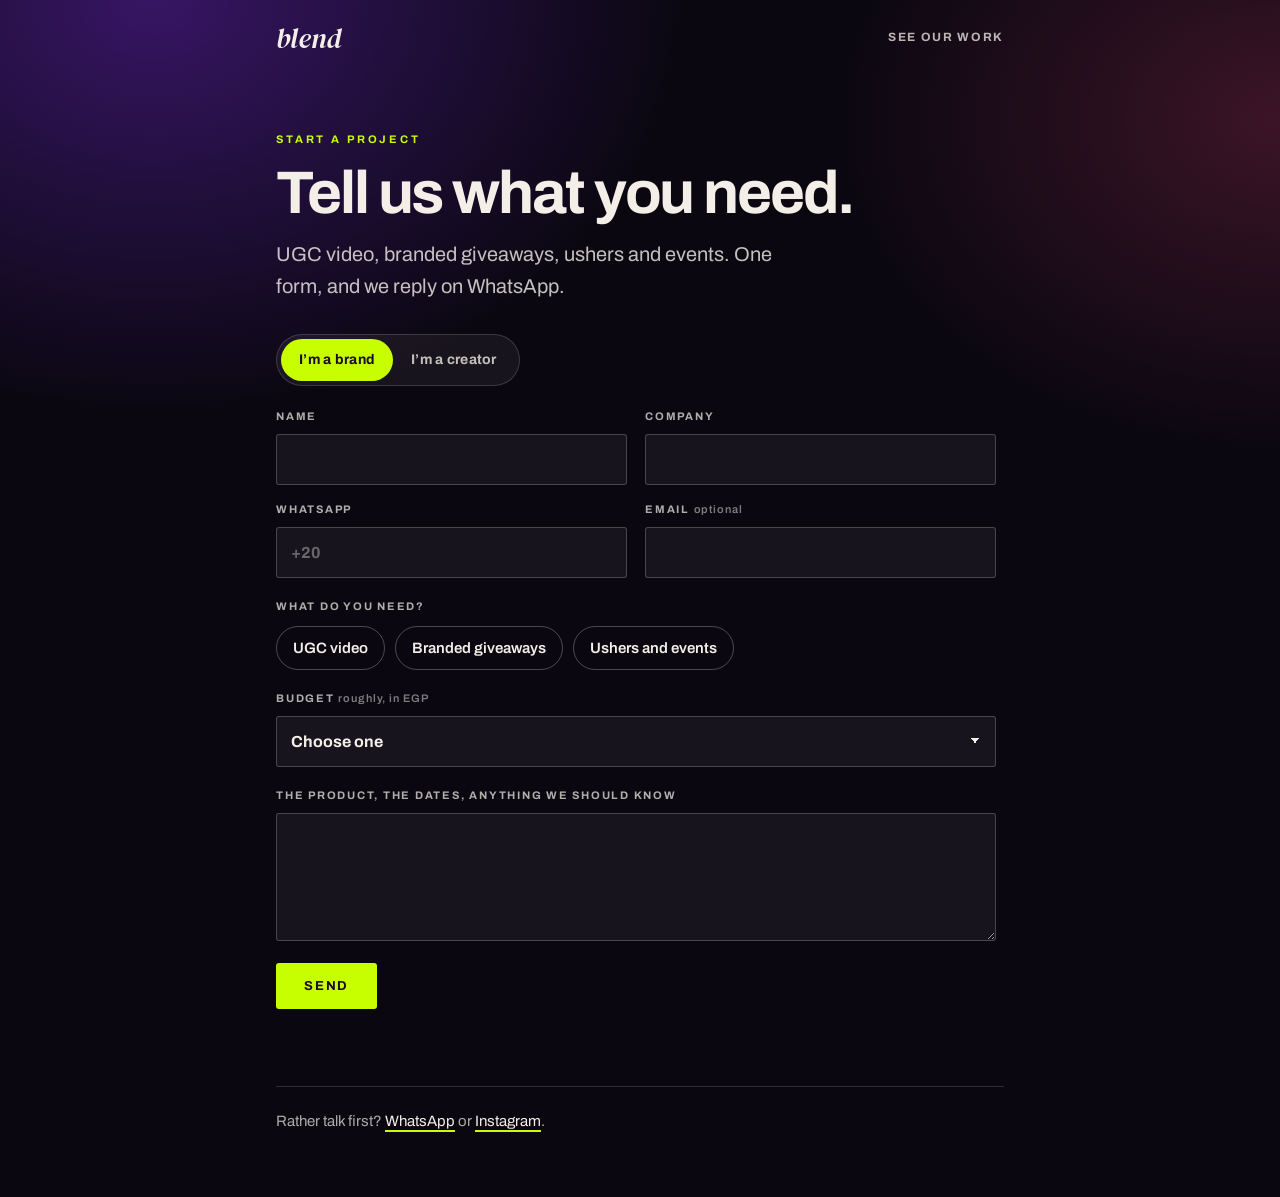
==== start/index.html @ 8bde64d2 "Phase 1 of the CRM: brand and creator forms, sources, /start and /join The form is one shared piece " ====
<!doctype html>
<html lang="en">
<head>
<meta charset="utf-8">
<meta name="viewport" content="width=device-width,initial-scale=1,viewport-fit=cover">
<title>Start a project · Blend, Cairo</title>
<meta name="description" content="Tell Blend what you need: UGC video, branded giveaways, ushers and events. Or apply to film for brands as a creator.">
<meta property="og:title" content="Start a project with Blend">
<meta property="og:description" content="One form, and we reply on WhatsApp.">
<meta property="og:type" content="website">
<meta property="og:url" content="https://blend-marketing.com/start/">
<meta property="og:image" content="https://blend-marketing.com/img/og.jpg">
<meta property="og:image:width" content="1200">
<meta property="og:image:height" content="630">
<meta name="twitter:card" content="summary_large_image">
<meta name="theme-color" content="#0A0710">
<link rel="icon" href="/img/favicon.svg" type="image/svg+xml">
<link rel="apple-touch-icon" href="/img/apple-touch-icon.png">
<link rel="preconnect" href="https://fonts.googleapis.com">
<link rel="preconnect" href="https://fonts.gstatic.com" crossorigin>
<link rel="stylesheet" href="https://fonts.googleapis.com/css2?family=Archivo:wght@400;500;600;700&family=DM+Serif+Display:ital@1&display=swap">
<link rel="stylesheet" href="/assets/lead.css">
<style>
/* The page somebody lands on from a link: a WhatsApp message, an ad, the
   bio. Nothing to read before the form, nothing to scroll past, one way out
   to the rest of the site. Same ground, type and colours as the home page,
   none of its motion: this page has one job. */
:root{--paper:#0A0710;--ink:#F3EFE8;--lime:#C8FF00;--purple:#A47BF0;--pink:#EB4478;
  color-scheme:dark}
*{box-sizing:border-box}
body{margin:0;min-height:100vh;background:var(--paper);color:var(--ink);
  font-family:'Archivo',system-ui,-apple-system,'Segoe UI',sans-serif;font-size:17px;
  line-height:1.6;-webkit-font-smoothing:antialiased;
  background-image:radial-gradient(60% 50% at 12% 0%,rgba(91,33,168,.55),transparent 70%),
                   radial-gradient(50% 40% at 100% 10%,rgba(235,68,120,.22),transparent 70%);
  background-repeat:no-repeat}
.top{display:flex;align-items:center;justify-content:space-between;gap:16px;
  max-width:760px;margin:0 auto;padding:18px max(16px,env(safe-area-inset-left,0px))}
.logo{font-family:'DM Serif Display',Georgia,serif;font-style:italic;font-size:28px;
  color:var(--ink);text-decoration:none;line-height:1}
.back{font-size:12px;font-weight:700;letter-spacing:.14em;text-transform:uppercase;
  color:rgba(243,239,232,.75);text-decoration:none;padding:10px 0}
.back:hover{color:var(--lime)}
main{max-width:760px;margin:0 auto;
  padding:clamp(24px,6vw,56px) max(16px,env(safe-area-inset-left,0px)) 64px}
.eyebrow{font-size:11px;font-weight:700;letter-spacing:.26em;text-transform:uppercase;
  color:var(--lime);margin:0 0 14px}
h1{font-size:clamp(36px,7vw,60px);line-height:1.02;letter-spacing:-.035em;margin:0 0 14px;
  font-weight:700;text-wrap:balance}
.sub{font-size:clamp(17px,2.2vw,20px);color:rgba(243,239,232,.8);margin:0 0 32px;max-width:46ch}
.btn{display:inline-flex;align-items:center;gap:9px;background:var(--lime);color:#1A0B2E;
  font-size:13px;font-weight:700;letter-spacing:.14em;text-transform:uppercase;
  padding:16px 28px;border-radius:3px;transition:background .18s ease,transform .12s ease}
.btn:hover{background:#F3EFE8}
.btn:active{transform:scale(.98)}
.btn:disabled{opacity:.6;cursor:wait}
.alt{margin:40px 0 0;padding-top:22px;border-top:1px solid rgba(243,239,232,.16);
  font-size:15px;color:rgba(243,239,232,.7)}
.alt a{color:var(--ink);text-decoration:underline;text-decoration-color:var(--lime);
  text-decoration-thickness:2px;text-underline-offset:4px}
a:focus-visible,button:focus-visible{outline:3px solid var(--purple);outline-offset:3px}
</style>
</head>
<body>
<header class="top">
  <a class="logo" href="/" aria-label="Blend, home">blend</a>
  <a class="back" href="/">See our work</a>
</header>
<main>
  <p class="eyebrow" data-copy="client">Start a project</p>
  <p class="eyebrow" data-copy="creator" hidden>Creators in Egypt</p>
  <h1 data-copy="client">Tell us what you need.</h1>
  <h1 data-copy="creator" hidden>Film for brands, at home.</h1>
  <p class="sub" data-copy="client">UGC video, branded giveaways, ushers and events. One form, and we reply on WhatsApp.</p>
  <p class="sub" data-copy="creator" hidden>You do not need a following. We send the product, you film it where you actually live, and you are paid per video, not per view.</p>

  <div id="lead-root" data-type="client"></div>

  <p class="alt">Rather talk first? <a href="https://wa.me/201107409572">WhatsApp</a> or
    <a href="https://www.instagram.com/blendmarketingeg/">Instagram</a>.</p>
</main>
<script>
/* the heading follows the brand / creator switch in the form */
document.addEventListener('lead:who', function (e) {
  [].forEach.call(document.querySelectorAll('[data-copy]'), function (el) {
    el.hidden = el.getAttribute('data-copy') !== e.detail;
  });
});
</script>
<script src="/assets/lead.js" defer></script>
</body>
</html>
---- assets/lead.css ----
/* The enquiry form, shared by the home page and /start.

   Sixteen-pixel type in every field, because anything smaller makes an
   iPhone zoom the page when a field is tapped. Every control is at least
   44px tall for a thumb. Dark ground throughout, lime for what is chosen,
   the same focus ring as the rest of the site. */
.lead{max-width:720px}
.lf-who{display:inline-flex;padding:4px;border-radius:999px;margin:0 0 22px;
  background:rgba(243,239,232,.06);border:1px solid rgba(243,239,232,.16)}
.lf-who button{font:inherit;font-size:14px;font-weight:700;letter-spacing:.02em;
  min-height:42px;padding:0 18px;border:0;border-radius:999px;cursor:pointer;
  background:transparent;color:rgba(243,239,232,.78);
  transition:background .18s ease,color .18s ease}
.lf-who button[aria-pressed=true]{background:var(--lime,#C8FF00);color:#1A0B2E}
.lf-who button:focus-visible{outline:3px solid var(--purple,#A47BF0);outline-offset:3px}
.lf-grid{display:grid;grid-template-columns:repeat(2,minmax(0,1fr));gap:16px 18px}
@media (max-width:620px){.lf-grid{grid-template-columns:1fr}}
.lead label{display:block;font-size:11px;font-weight:700;letter-spacing:.16em;
  text-transform:uppercase;color:rgba(243,239,232,.72)}
.lead .opt{letter-spacing:.08em;text-transform:none;font-weight:600;color:rgba(243,239,232,.5)}
.lead input:not([type=checkbox]):not([type=radio]),.lead textarea,.lead select{
  display:block;width:100%;margin-top:8px;min-height:48px;padding:12px 14px;
  font:inherit;font-size:16px;letter-spacing:0;text-transform:none;color:#F3EFE8;
  background:rgba(243,239,232,.06);border:1px solid rgba(243,239,232,.22);border-radius:3px;
  transition:border-color .18s ease,background .18s ease}
.lead select{appearance:none;-webkit-appearance:none;padding-right:40px;
  background-image:linear-gradient(45deg,transparent 50%,#F3EFE8 50%),linear-gradient(135deg,#F3EFE8 50%,transparent 50%);
  background-position:calc(100% - 20px) 21px,calc(100% - 15px) 21px;background-size:5px 5px;
  background-repeat:no-repeat}
.lead select option{color:#1A0B2E}
.lead textarea{resize:vertical;min-height:112px}
.lead input::placeholder,.lead textarea::placeholder{color:rgba(243,239,232,.38)}
.lead input:focus,.lead textarea:focus,.lead select:focus{outline:none;border-color:var(--lime,#C8FF00);
  background-color:rgba(243,239,232,.09)}
.lead [aria-invalid=true]{border-color:var(--pink,#EB4478)!important}
.lf-chips{border:0;padding:0;margin:20px 0 0;display:flex;flex-wrap:wrap;gap:10px}
.lf-chips legend{font-size:11px;font-weight:700;letter-spacing:.16em;text-transform:uppercase;
  color:rgba(243,239,232,.72);margin-bottom:10px;padding:0}
.lf-chips label{position:relative;letter-spacing:0;text-transform:none;font-size:15px;
  font-weight:600;color:#F3EFE8}
.lf-chips input{position:absolute;opacity:0;inset:0;margin:0;cursor:pointer}
.lf-chips span{display:inline-flex;align-items:center;min-height:44px;padding:0 16px;
  border:1px solid rgba(243,239,232,.28);border-radius:999px;cursor:pointer;
  transition:background .18s ease,color .18s ease,border-color .18s ease}
.lf-chips input:checked+span{background:var(--lime,#C8FF00);color:#1A0B2E;border-color:var(--lime,#C8FF00)}
.lf-chips input:focus-visible+span{outline:3px solid var(--purple,#A47BF0);outline-offset:3px}
.lf-chips.bad span{border-color:var(--pink,#EB4478)}
.lf-wide{margin-top:20px}
.lf-parent{margin-top:18px;padding:16px;border-left:3px solid var(--pink,#EB4478);
  background:rgba(235,68,120,.07);border-radius:0 3px 3px 0}
.lf-parent p{margin:0 0 12px;font-size:14px;color:#F3EFE8;max-width:none}
.lf-consent{display:flex!important;gap:10px;align-items:flex-start;margin-top:14px;
  letter-spacing:0!important;text-transform:none!important;font-size:14px!important;
  font-weight:600!important;color:#F3EFE8!important}
.lf-consent input{width:22px;height:22px;margin:1px 0 0;flex:0 0 auto;accent-color:#C8FF00}
.lf-hp{position:absolute;left:-10000px;width:1px;height:1px;overflow:hidden}
.lead .lf-send{margin-top:22px;border:0;cursor:pointer;font-family:inherit}
.lf-status{margin:14px 0 0;font-size:15px;color:#F3EFE8;min-height:1.5em;max-width:none}
.lf-status.err{color:#ff8fb1}
[hidden]{display:none!important}

/* on the home page the form sits under the closing heading */
.close #lead-root{margin-top:32px}
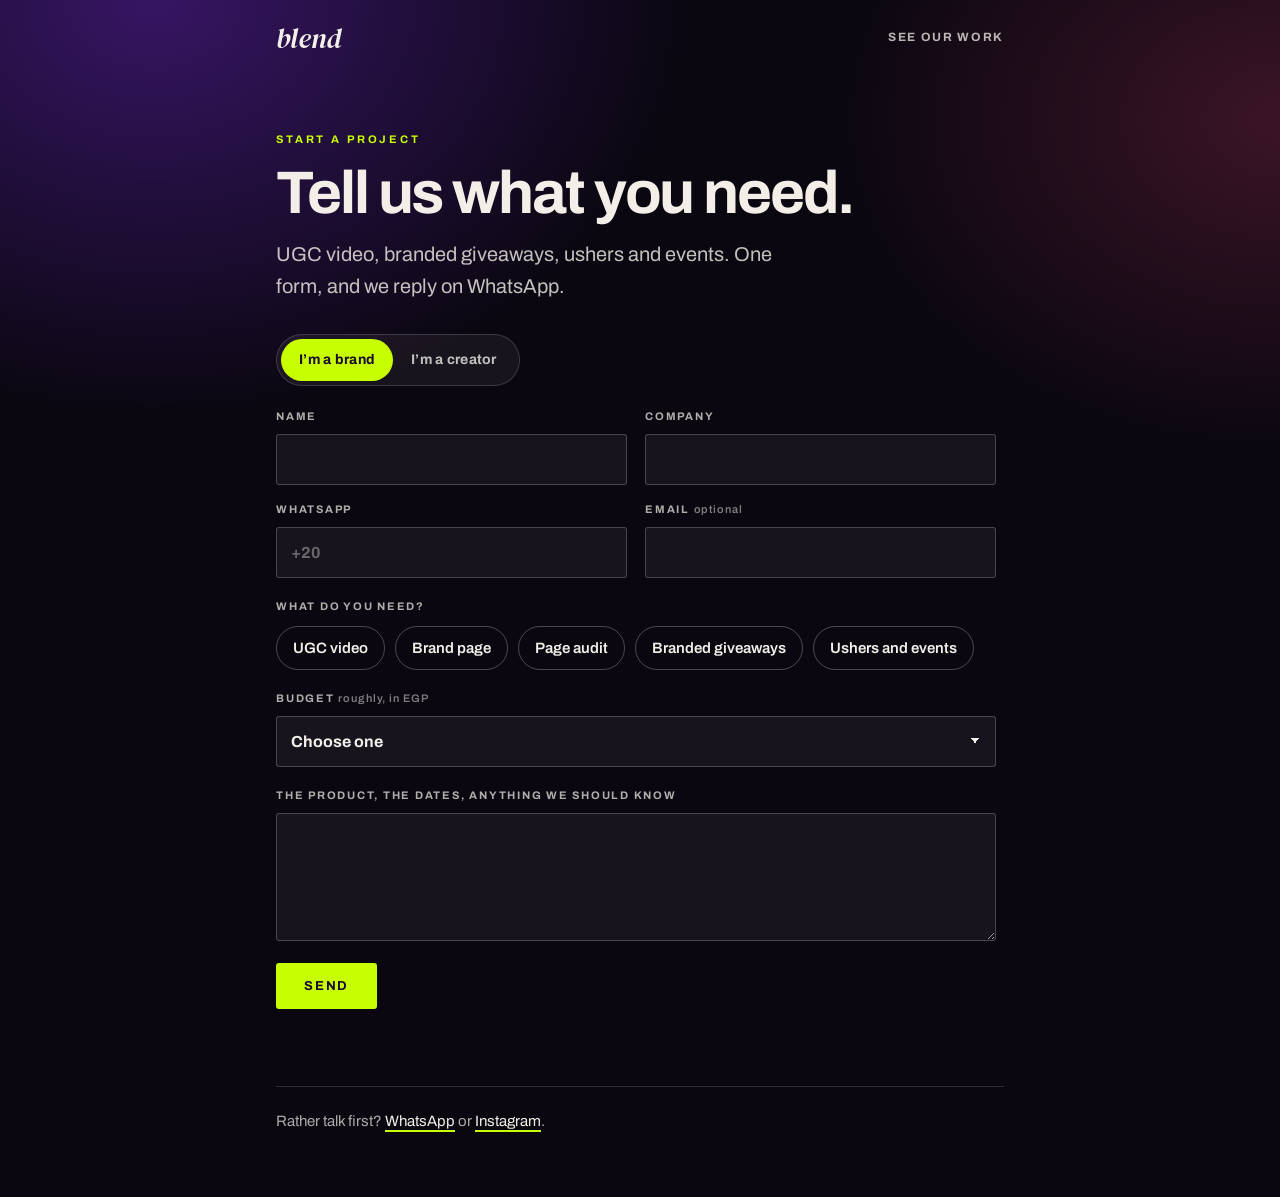
==== commit b24d7209: "A streetwear brand page concept, and two new needs on the form /demo/streetwear is a concept page fo" ====
--- a/start/index.html
+++ b/start/index.html
@@ -19,7 +19,7 @@
 <link rel="preconnect" href="https://fonts.googleapis.com">
 <link rel="preconnect" href="https://fonts.gstatic.com" crossorigin>
 <link rel="stylesheet" href="https://fonts.googleapis.com/css2?family=Archivo:wght@400;500;600;700&family=DM+Serif+Display:ital@1&display=swap">
-<link rel="stylesheet" href="/assets/lead.css">
+<link rel="stylesheet" href="/assets/lead.css?v=30879dca">
 <style>
 /* The page somebody lands on from a link: a WhatsApp message, an ad, the
    bio. Nothing to read before the form, nothing to scroll past, one way out
@@ -87,6 +87,6 @@
   });
 });
 </script>
-<script src="/assets/lead.js" defer></script>
+<script src="/assets/lead.js?v=30879dca" defer></script>
 </body>
 </html>
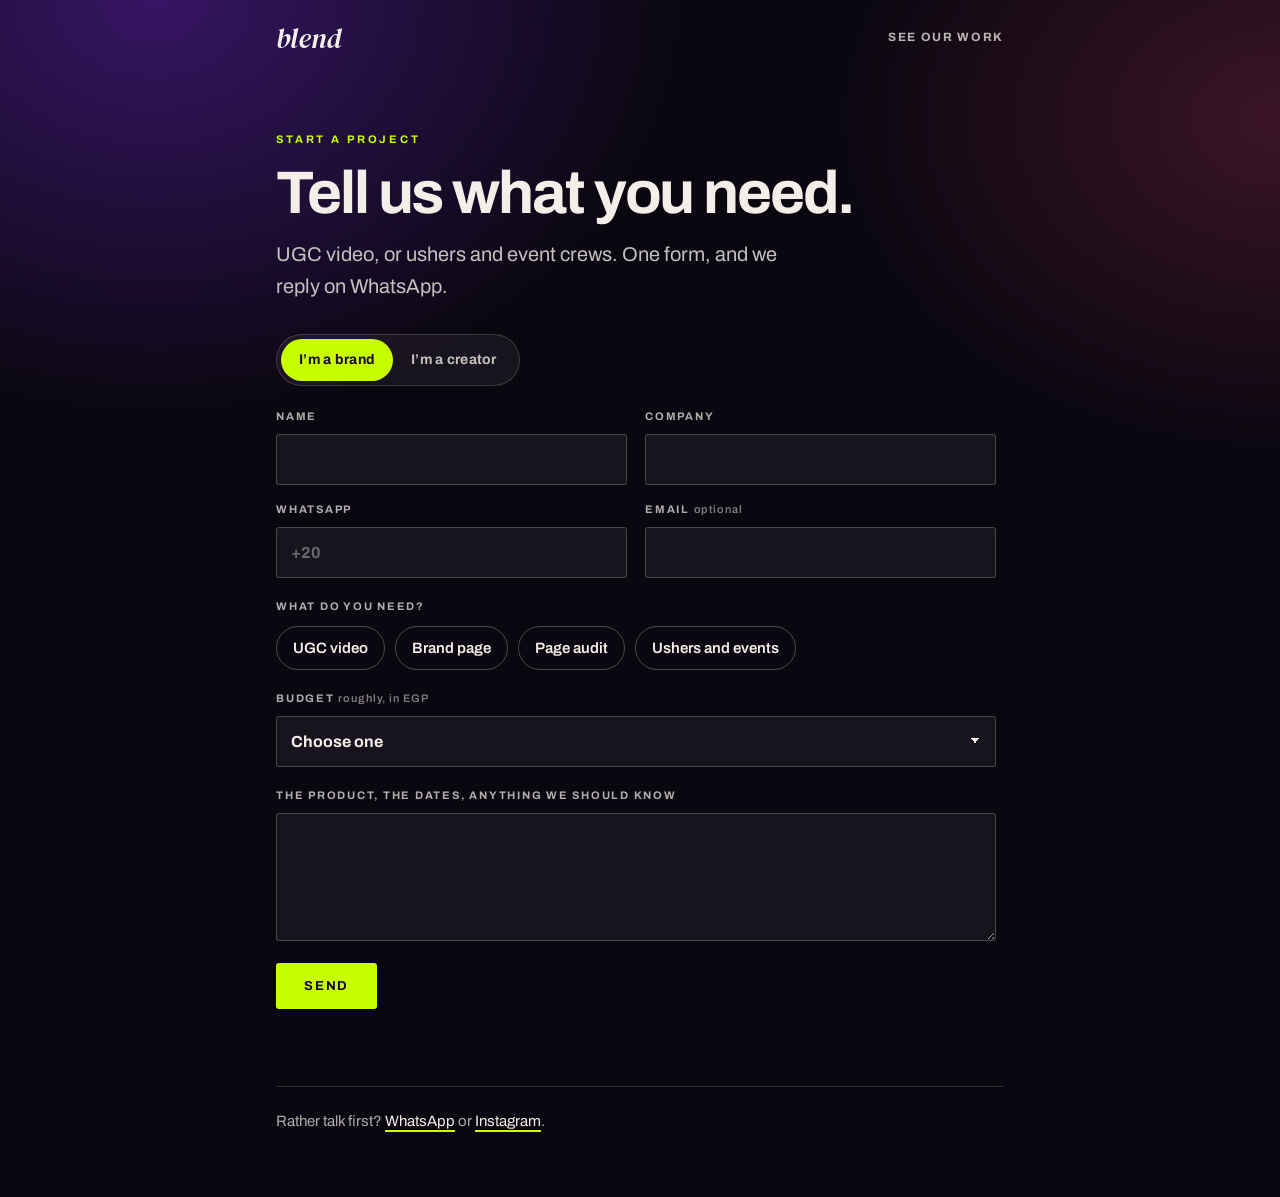
==== commit 288210b8: "Split the site by service and drop giveaways The home page is now UGC only. Ushers and events move t" ====
--- a/start/index.html
+++ b/start/index.html
@@ -4,7 +4,7 @@
 <meta charset="utf-8">
 <meta name="viewport" content="width=device-width,initial-scale=1,viewport-fit=cover">
 <title>Start a project · Blend, Cairo</title>
-<meta name="description" content="Tell Blend what you need: UGC video, branded giveaways, ushers and events. Or apply to film for brands as a creator.">
+<meta name="description" content="Tell Blend what you need: UGC video, or ushers and event crews. Or apply to film for brands as a creator.">
 <meta property="og:title" content="Start a project with Blend">
 <meta property="og:description" content="One form, and we reply on WhatsApp.">
 <meta property="og:type" content="website">
@@ -71,7 +71,7 @@
   <p class="eyebrow" data-copy="creator" hidden>Creators in Egypt</p>
   <h1 data-copy="client">Tell us what you need.</h1>
   <h1 data-copy="creator" hidden>Film for brands, at home.</h1>
-  <p class="sub" data-copy="client">UGC video, branded giveaways, ushers and events. One form, and we reply on WhatsApp.</p>
+  <p class="sub" data-copy="client">UGC video, or ushers and event crews. One form, and we reply on WhatsApp.</p>
   <p class="sub" data-copy="creator" hidden>You do not need a following. We send the product, you film it where you actually live, and you are paid per video, not per view.</p>
 
   <div id="lead-root" data-type="client"></div>
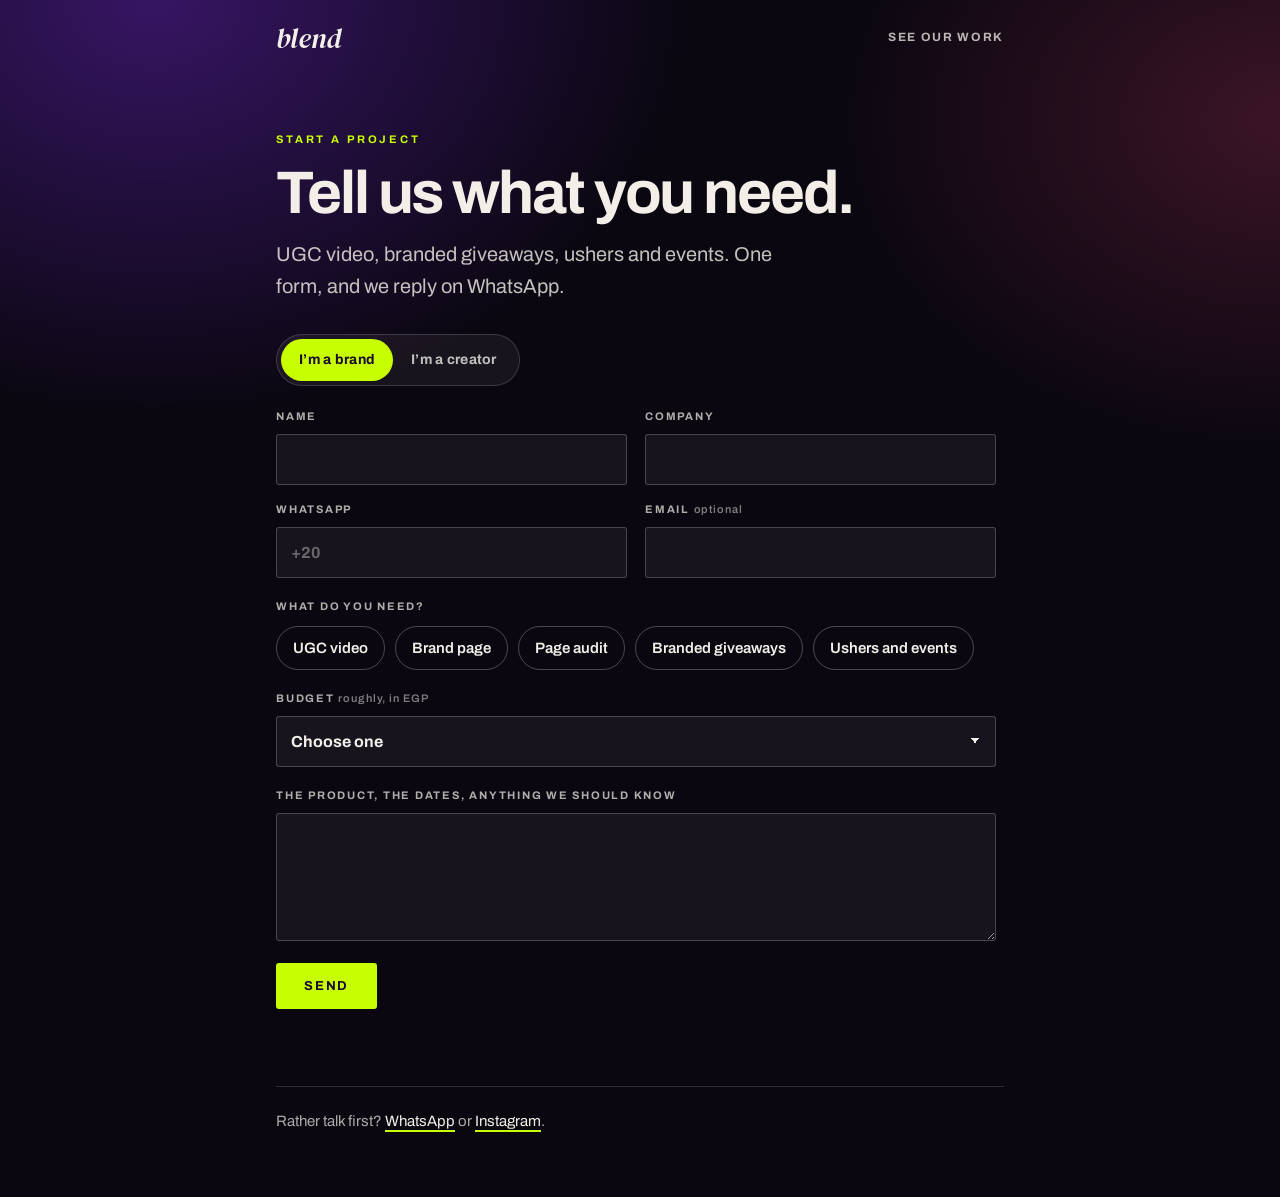
==== commit df4ceea1: "Revert the service split: one page, as it was Restores the home page exactly as it was before 288210" ====
--- a/start/index.html
+++ b/start/index.html
@@ -4,7 +4,7 @@
 <meta charset="utf-8">
 <meta name="viewport" content="width=device-width,initial-scale=1,viewport-fit=cover">
 <title>Start a project · Blend, Cairo</title>
-<meta name="description" content="Tell Blend what you need: UGC video, or ushers and event crews. Or apply to film for brands as a creator.">
+<meta name="description" content="Tell Blend what you need: UGC video, branded giveaways, ushers and events. Or apply to film for brands as a creator.">
 <meta property="og:title" content="Start a project with Blend">
 <meta property="og:description" content="One form, and we reply on WhatsApp.">
 <meta property="og:type" content="website">
@@ -71,7 +71,7 @@
   <p class="eyebrow" data-copy="creator" hidden>Creators in Egypt</p>
   <h1 data-copy="client">Tell us what you need.</h1>
   <h1 data-copy="creator" hidden>Film for brands, at home.</h1>
-  <p class="sub" data-copy="client">UGC video, or ushers and event crews. One form, and we reply on WhatsApp.</p>
+  <p class="sub" data-copy="client">UGC video, branded giveaways, ushers and events. One form, and we reply on WhatsApp.</p>
   <p class="sub" data-copy="creator" hidden>You do not need a following. We send the product, you film it where you actually live, and you are paid per video, not per view.</p>
 
   <div id="lead-root" data-type="client"></div>
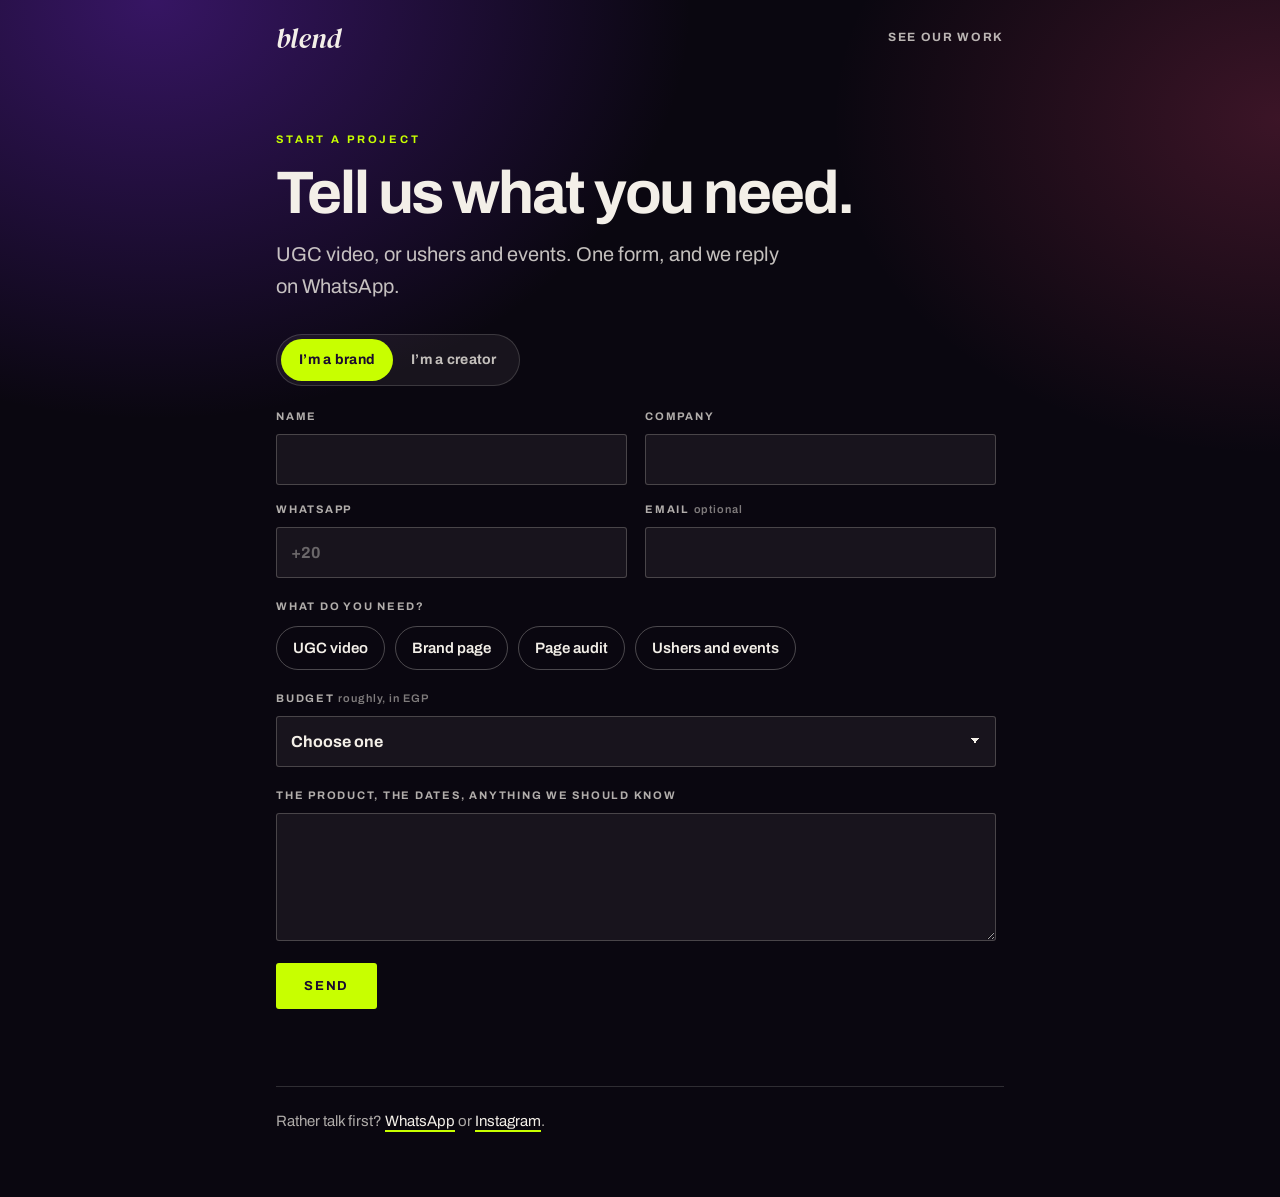
==== commit 4018a8c2: "Drop branded giveaways from the site Same single page, same order. The giveaways section and nav lin" ====
--- a/start/index.html
+++ b/start/index.html
@@ -4,7 +4,7 @@
 <meta charset="utf-8">
 <meta name="viewport" content="width=device-width,initial-scale=1,viewport-fit=cover">
 <title>Start a project · Blend, Cairo</title>
-<meta name="description" content="Tell Blend what you need: UGC video, branded giveaways, ushers and events. Or apply to film for brands as a creator.">
+<meta name="description" content="Tell Blend what you need: UGC video, or ushers and events. Or apply to film for brands as a creator.">
 <meta property="og:title" content="Start a project with Blend">
 <meta property="og:description" content="One form, and we reply on WhatsApp.">
 <meta property="og:type" content="website">
@@ -71,7 +71,7 @@
   <p class="eyebrow" data-copy="creator" hidden>Creators in Egypt</p>
   <h1 data-copy="client">Tell us what you need.</h1>
   <h1 data-copy="creator" hidden>Film for brands, at home.</h1>
-  <p class="sub" data-copy="client">UGC video, branded giveaways, ushers and events. One form, and we reply on WhatsApp.</p>
+  <p class="sub" data-copy="client">UGC video, or ushers and events. One form, and we reply on WhatsApp.</p>
   <p class="sub" data-copy="creator" hidden>You do not need a following. We send the product, you film it where you actually live, and you are paid per video, not per view.</p>
 
   <div id="lead-root" data-type="client"></div>
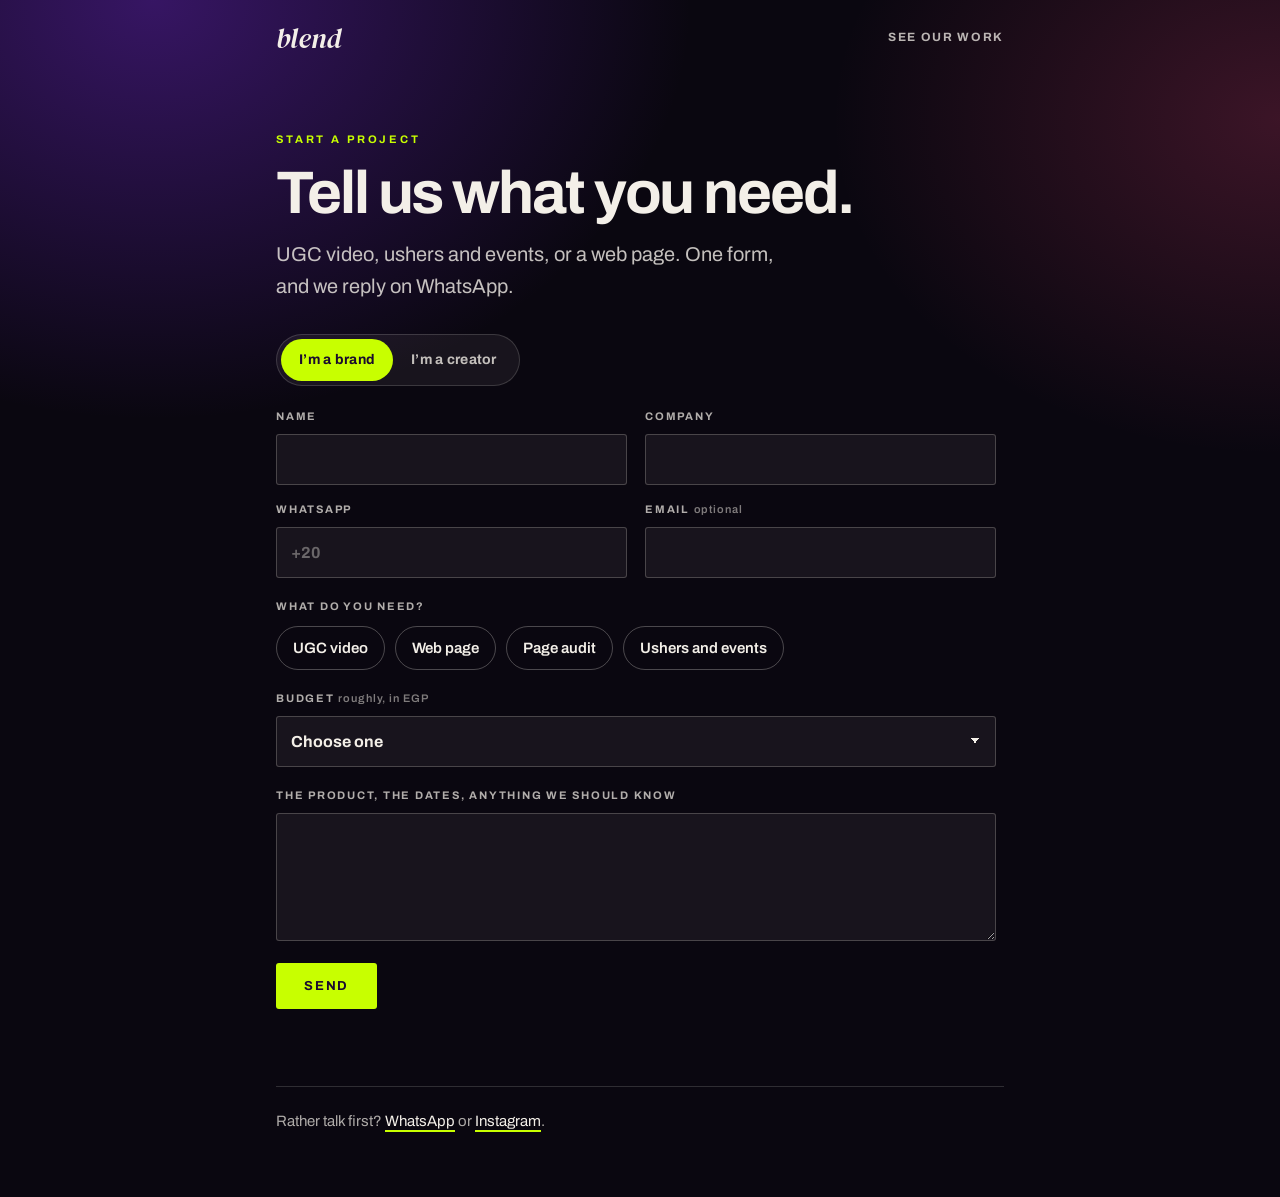
==== commit dc879d7a: "Add Web pages as the third service A new section under ushers and events, on the same template: KYGO" ====
--- a/start/index.html
+++ b/start/index.html
@@ -4,7 +4,7 @@
 <meta charset="utf-8">
 <meta name="viewport" content="width=device-width,initial-scale=1,viewport-fit=cover">
 <title>Start a project · Blend, Cairo</title>
-<meta name="description" content="Tell Blend what you need: UGC video, or ushers and events. Or apply to film for brands as a creator.">
+<meta name="description" content="Tell Blend what you need: UGC video, ushers and events, or a web page. Or apply to film for brands as a creator.">
 <meta property="og:title" content="Start a project with Blend">
 <meta property="og:description" content="One form, and we reply on WhatsApp.">
 <meta property="og:type" content="website">
@@ -71,7 +71,7 @@
   <p class="eyebrow" data-copy="creator" hidden>Creators in Egypt</p>
   <h1 data-copy="client">Tell us what you need.</h1>
   <h1 data-copy="creator" hidden>Film for brands, at home.</h1>
-  <p class="sub" data-copy="client">UGC video, or ushers and events. One form, and we reply on WhatsApp.</p>
+  <p class="sub" data-copy="client">UGC video, ushers and events, or a web page. One form, and we reply on WhatsApp.</p>
   <p class="sub" data-copy="creator" hidden>You do not need a following. We send the product, you film it where you actually live, and you are paid per video, not per view.</p>
 
   <div id="lead-root" data-type="client"></div>
